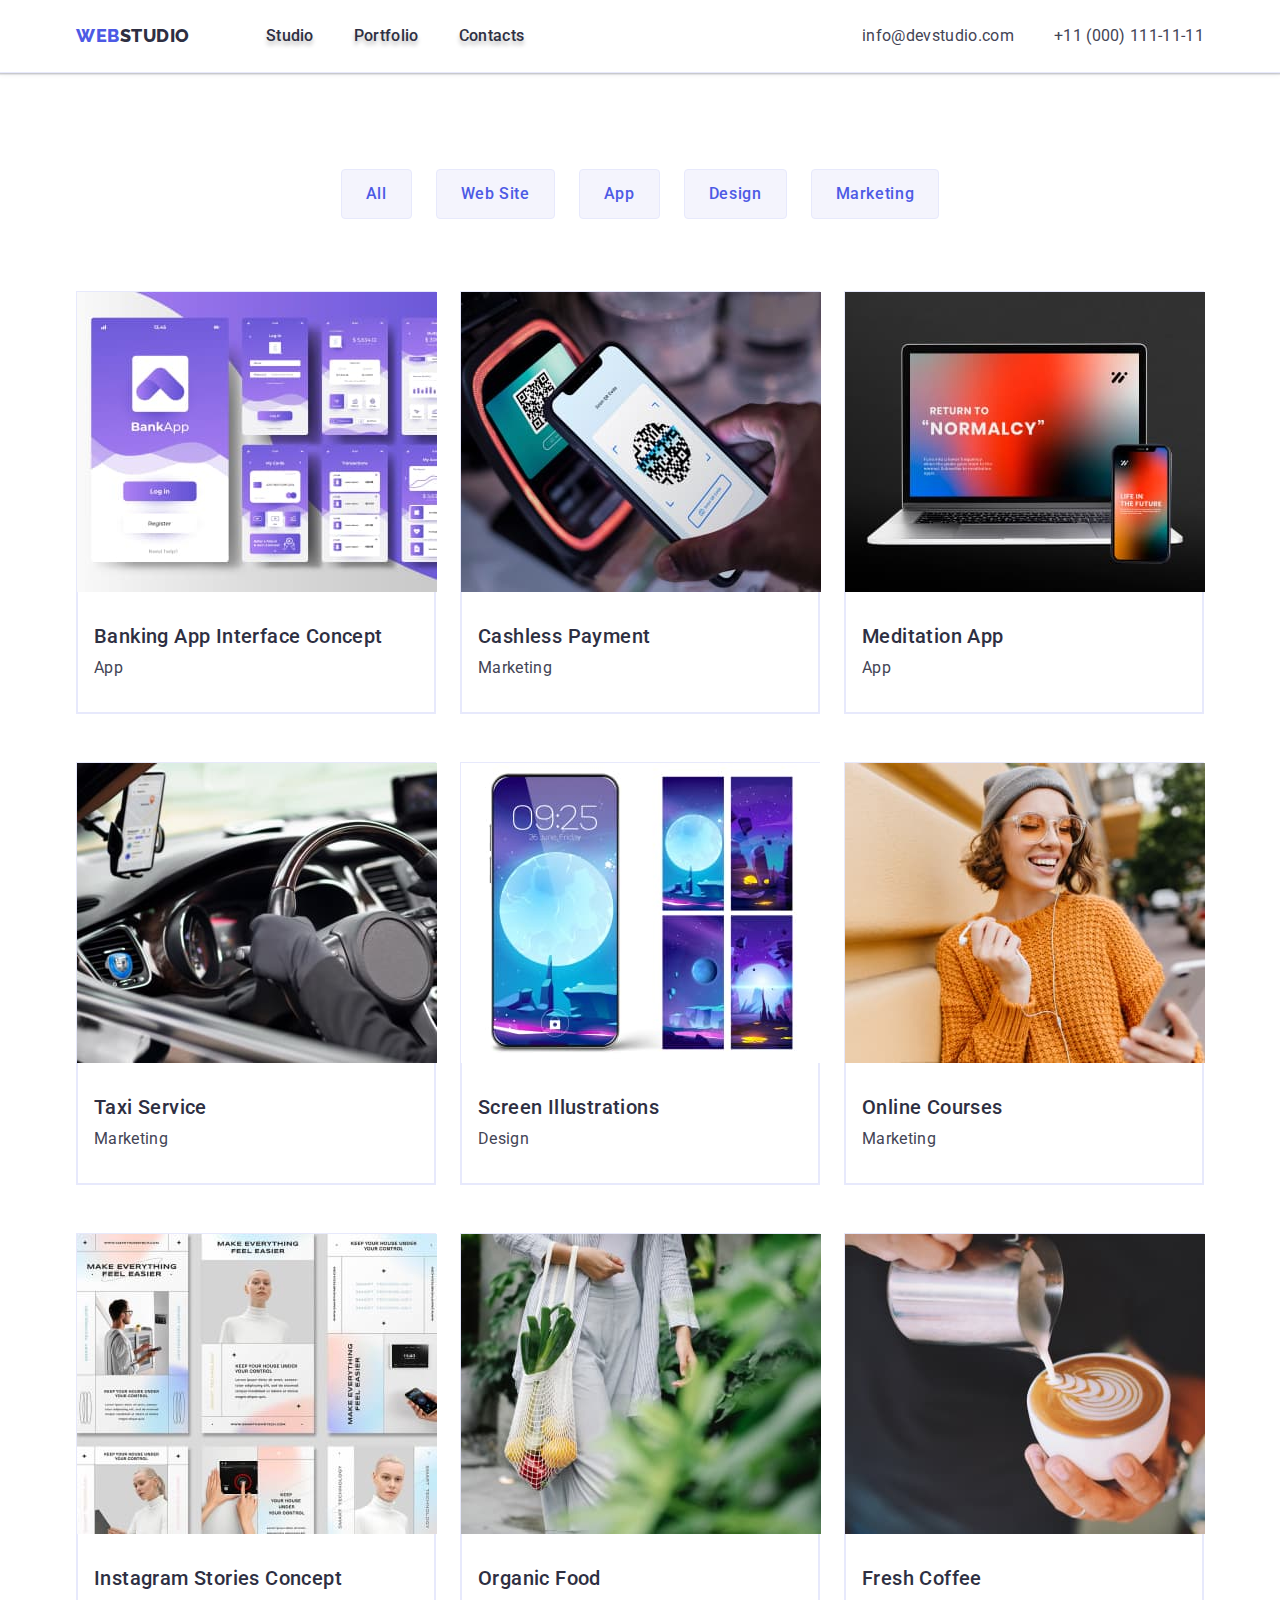
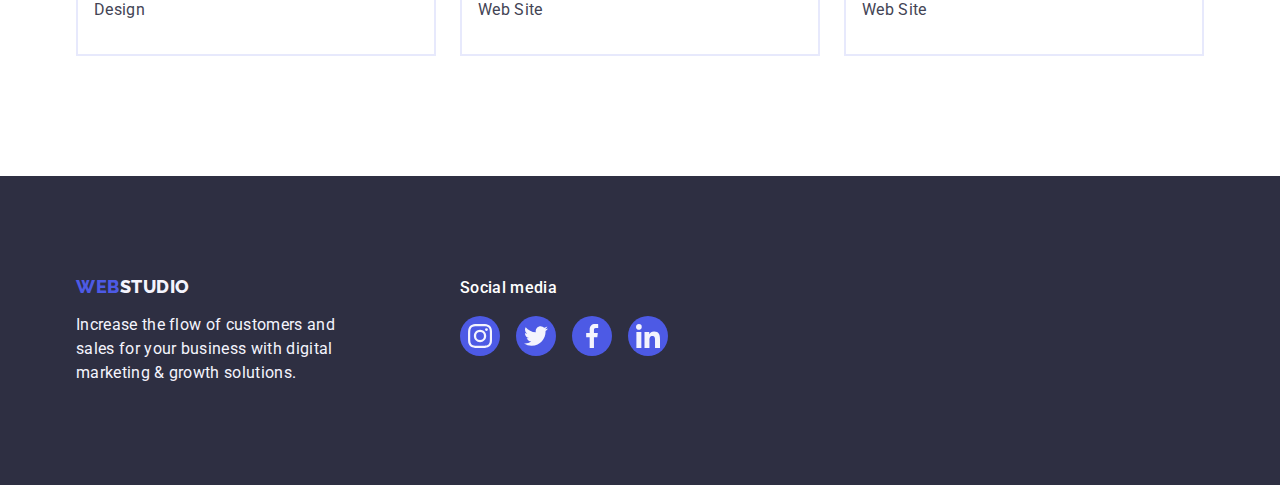
==== portfolio.html @ de524715 "Initial commit" ====
<!DOCTYPE html>
<html lang="en">
  <head>
    <meta charset="UTF-8" />
    <meta http-equiv="X-UA-Compatible" content="IE=edge" />
    <meta name="viewport" content="width=device-width, initial-scale=1.0" />
    <title>Document</title>
    <link rel="preconnect" href="https://fonts.googleapis.com" />
    <link rel="preconnect" href="https://fonts.gstatic.com" crossorigin />
    <link
      href="https://fonts.googleapis.com/css2?family=Raleway:wght@800&family=Roboto:wght@400;500;700;900&display=swap"
      rel="stylesheet"
    />
    <link
      rel="stylesheet"
      href="https://cdnjs.cloudflare.com/ajax/libs/modern-normalize/1.1.0/modern-normalize.min.css"
    />
    <link rel="stylesheet" href="./css/styles.css" />
  </head>
  <body>
    <!-- Header -->
    <header class="page-header">
      <div class="page-header-container container">
        <nav class="page-navigation">
          <a class="logo link" href="./index.html"> Web <span class="logo-style">Studio</span> </a>
          <ul class="site-nav list">
            <li><a href="./index.html" class="menu-link link">Studio</a></li>
            <li><a href="./portfolio.html" class="menu-link link">Portfolio</a></li>
            <li><a href="" class="menu-link link">Contacts</a></li>
          </ul>
        </nav>
        <address class="page-address">
          <ul class="list-address list">
            <li><a href="mailto:info@devstudio.com" class="link">info@devstudio.com</a></li>
            <li><a href="tel:+110001111111" class="link">+11 (000) 111-11-11</a></li>
          </ul>
        </address>
      </div>
    </header>
    <main>
      <!-- Section Projects -->
      <section class="projects">
        <div class="container">
          <h1 class="visually-hidden">Projects Menu</h1>
          <ul class="projects-list list">
            <li>
              <button class="project-btn" type="button">All</button>
            </li>
            <li><button class="project-btn" type="button">Web Site</button></li>
            <li><button class="project-btn" type="button">App</button></li>
            <li><button class="project-btn" type="button">Design</button></li>
            <li><button class="project-btn" type="button">Marketing</button></li>
          </ul>
          <ul class="project-items list">
            <li class="portfolio-item">
              <a href="" class="project-item link">
                <img
                  src="./images/portfolio/img1b.jpg"
                  alt="Banking App Interface"
                  width="360"
                  height="300"
                />
                <div class="portfolio-card-wrapper">
                  <h2 class="subtitle">Banking App Interface Concept</h2>
                  <p class="description-text">App</p>
                </div>
              </a>
            </li>
            <li class="portfolio-item">
              <a href="" class="project-item link">
                <img
                  src="./images/portfolio/img2b.jpg"
                  alt="Cashless Payment"
                  width="360"
                  height="300"
                />
                <div class="portfolio-card-wrapper">
                  <h2 class="subtitle">Cashless Payment</h2>
                  <p class="description-text">Marketing</p>
                </div>
              </a>
            </li>
            <li class="portfolio-item">
              <a href="" class="project-item link">
                <img
                  src="./images/portfolio/img3b.jpg"
                  alt="Meditation App"
                  width="360"
                  height="300"
                />
                <div class="portfolio-card-wrapper">
                  <h2 class="subtitle">Meditation App</h2>
                  <p class="description-text">App</p>
                </div>
              </a>
            </li>
            <li class="portfolio-item">
              <a href="" class="project-item link">
                <img
                  src="./images/portfolio/img4b.jpg"
                  alt="Taxi Service"
                  width="360"
                  height="300"
                />
                <div class="portfolio-card-wrapper">
                  <h2 class="subtitle">Taxi Service</h2>
                  <p class="description-text">Marketing</p>
                </div>
              </a>
            </li>
            <li class="portfolio-item">
              <a href="" class="project-item link">
                <img
                  src="./images/portfolio/img5b.jpg"
                  alt="Screen Illustrations"
                  width="360"
                  height="300"
                />
                <div class="portfolio-card-wrapper">
                  <h2 class="subtitle">Screen Illustrations</h2>
                  <p class="description-text">Design</p>
                </div>
              </a>
            </li>
            <li class="portfolio-item">
              <a href="" class="project-item link">
                <img
                  src="./images/portfolio/img6b.jpg"
                  alt="Online Courses"
                  width="360"
                  height="300"
                />
                <div class="portfolio-card-wrapper">
                  <h2 class="subtitle">Online Courses</h2>
                  <p class="description-text">Marketing</p>
                </div>
              </a>
            </li>
            <li class="portfolio-item">
              <a href="" class="project-item link">
                <img
                  src="./images/portfolio/img7b.jpg"
                  alt="Instagram Stories Concept"
                  width="360"
                  height="300"
                />
                <div class="portfolio-card-wrapper">
                  <h2 class="subtitle">Instagram Stories Concept</h2>
                  <p class="description-text">Design</p>
                </div>
              </a>
            </li>
            <li class="portfolio-item">
              <a href="" class="project-item link">
                <img
                  src="./images/portfolio/img8b.jpg"
                  alt="Organic Food"
                  width="360"
                  height="300"
                />
                <div class="portfolio-card-wrapper">
                  <h2 class="subtitle">Organic Food</h2>
                  <p class="description-text">Web Site</p>
                </div>
              </a>
            </li>
            <li class="portfolio-item">
              <a href="" class="project-item link">
                <img
                  src="./images/portfolio/img9b.jpg"
                  alt="Fresh Coffee"
                  width="360"
                  height="300"
                />
                <div class="portfolio-card-wrapper">
                  <h2 class="subtitle">Fresh Coffee</h2>
                  <p class="description-text">Web Site</p>
                </div>
              </a>
            </li>
          </ul>
        </div>
      </section>
    </main>
    <!-- Footer Content -->
    <footer class="footer-block">
      <div class="footer-wrapper container">
        <div class="logo-container">
          <a class="footer-logo link" href="./index.html"
            >Web<span class="footer-logo-style">Studio</span>
          </a>
          <p class="footer-text">
            Increase the flow of customers and sales for your business with digital marketing &
            growth solutions.
          </p>
        </div>
        <div class="social-media-container">
          <p class="social-media-footer">Social media</p>
          <ul class="social-footer-list list">
            <li class="social-list-item">
              <a href="" class="social-list-link-footer">
                <svg class="social-list-icon" aria-label="instagram" width="24" height="24">
                  <use href="./images/icons.svg#icon-instagram"></use>
                </svg>
              </a>
            </li>
            <li class="social-list-item">
              <a href="" class="social-list-link-footer">
                <svg class="social-list-icon" aria-label="twitter" width="24" height="24">
                  <use href="./images/icons.svg#icon-twitter"></use>
                </svg>
              </a>
            </li>
            <li class="social-list-item">
              <a href="" class="social-list-link-footer">
                <svg class="social-list-icon" aria-label="facebook" width="24" height="24">
                  <use href="./images/icons.svg#icon-facebook"></use>
                </svg>
              </a>
            </li>
            <li class="social-list-item">
              <a href="" class="social-list-link-footer">
                <svg class="social-list-icon" aria-label="linkedin" width="24" height="24">
                  <use href="./images/icons.svg#icon-linkedin"></use>
                </svg>
              </a>
            </li>
          </ul>
        </div>
      </div>
    </footer>
  </body>
</html>
---- css/styles.css ----
:root {
  --main-font-family: 'Roboto', sans-serif;
  --secondary-font-family: 'Raleway', sans-serif;
  --color-primary: #4d5ae5;
  --color-pressed: #404bbf;
  --color-dark: #2e2f42;
  --color-success: #31d0aa;
  --color-primary-text: #434455;
  --color-subtle-text: #8e8f99;
  --color-accent: #e7e9fc;
  --color-light: #f4f4fd;
  --color-modal-overlay: #f4f4fd;
  --color-hero-background: #2e2f42;
  --color-white-background: #ffffff;
  --color-modal-background: #fcfcfc;
}

body {
  font-family: var(--main-font-family);
  color: var(--color-primary-text);
  background-color: var(--color-white-background);
}

.list {
  list-style: none;
}

button {
  cursor: pointer;
}

.link {
  text-decoration: none;
}

h1,
h2,
h3,
h4,
h5,
p {
  margin-top: 0;
  margin-bottom: 0;
}

ul,
ol {
  margin-top: 0;
  margin-bottom: 0;
  padding-left: 0;
}

img {
  display: block;
}

/* ===============Components=============== */

.container {
  width: 1158px;
  padding: 0 15px;
  margin: 0 auto;
}

.visually-hidden {
  position: absolute;
  width: 1px;
  height: 1px;
  margin: -1px;
  border: 0;
  padding: 0;
  white-space: nowrap;
  clip-path: inset(100%);
  clip: rect(0 0 0 0);
  overflow: hidden;
}

.section {
  padding-top: 120px;
  padding-bottom: 120px;
}

/* ==================Components=============== */

/* ===================Header================== */
.page-header {
  border-bottom: 1px solid var(--color-accent);
  box-shadow: 0px 2px 1px rgba(46, 47, 66, 0.08), 0px 1px 1px rgba(46, 47, 66, 0.16),
    0px 1px 6px rgba(46, 47, 66, 0.08);
}

.page-header-container {
  display: flex;
  align-items: center;
  justify-content: space-between;
  /* margin-left: auto; */
}

.page-navigation {
  display: flex;
  align-items: center;
}

.site-nav {
  display: flex;
  align-items: center;
  gap: 40px;
}

.list-address {
  display: flex;
  text-align: center;
  gap: 40px;
}

.logo {
  font-family: var(--secondary-font-family);
  font-weight: 800;
  font-size: 18px;
  line-height: 1.17;
  letter-spacing: 0.03em;
  text-transform: uppercase;
  color: var(--color-primary);
  display: flex;
  padding: 24px 0;
  margin-right: 76px;
  align-items: center;
  flex-direction: row;
}

.logo-style {
  color: var(--color-dark);
}

.site-nav .link {
  color: var(--color-dark);
  font-weight: 500;
  font-size: 16px;
  line-height: 1.5;
  letter-spacing: 0.02em;
  padding: 24px 0 24px 0;
  /* margin-right: 40px; */
  display: block;
  text-shadow: 0px 4px 4px rgba(0, 0, 0, 0.25);
}

.site-nav .menu-link:not(:last-child) {
  margin-right: 40px;
}

.site-nav .link:hover,
.site-nav .link:focus {
  color: var(--color-pressed);
}

.page-address {
  font-style: normal;
}

.list-address .link {
  font-style: normal;
  font-weight: 400;
  font-size: 16px;
  line-height: 1.5;
  letter-spacing: 0.02em;
  color: var(--color-primary-text);
}

.list-address .link:hover,
.list-address .link:focus {
  color: var(--color-pressed);
}
/* ===================Header================== */

/* ===================Hero==================== */

.main-title {
  font-weight: 700;
  font-size: 56px;
  line-height: 1.07;
  text-align: center;
  letter-spacing: 0.02em;
  max-width: 496px;
  color: var(--color-white-background);
  margin-left: auto;
  margin-right: auto;
  margin-bottom: 48px;
}

.hero {
  max-width: 1440px;
  height: 600px;
  background: var(--color-hero-background);
  background-image: linear-gradient(rgba(46, 47, 66, 0.7), rgba(46, 47, 66, 0.7)),
    url('../images/bg.jpg');
  background-repeat: no-repeat;
  background-position: center;
  background-size: cover;
  margin-left: auto;
  margin-right: auto;
  padding-top: 188px;
  padding-bottom: 188px;
}

.modal-open-btn {
  font-family: var(--main-font-family);
  font-weight: 500;
  font-size: 16px;
  line-height: 1.5;
  display: block;
  letter-spacing: 0.04em;
  color: var(--color-white-background);
  background: var(--color-primary);
  border-radius: 4px;
  border: none;
  margin: 48px auto 0 auto;
  min-width: 169px;
  padding: 16px 32px;
}

.modal-open-btn:hover,
.modal-open-btn:focus {
  background: var(--color-pressed);
}

/* ===================Hero==================== */

/* ============== Section About ============== */

.about {
  padding: 120px 0;
}

.icon-about {
  display: flex;
  justify-content: center;
  align-items: center;
  background-color: var(--color-light);
  margin-bottom: 8px;
  border-radius: 4px;
  height: 112px;
}

.about-list {
  gap: 24px;
  display: flex;
  align-items: top;
}

.about-list-item {
  width: calc((100% - 72px) / 4);
}

.subtitle {
  font-weight: 500;
  font-size: 20px;
  line-height: 1.2;
  letter-spacing: 0.02em;
  color: var(--color-dark);
  margin-bottom: 8px;
}

.description-text {
  font-weight: 400;
  font-size: 16px;
  line-height: 1.5;
  letter-spacing: 0.02em;
  color: var(--color-primary-text);
}

/* ============== Section About ============== */

/* =========Section What are we doing========= */

.services {
  padding-bottom: 120px;
}

.title {
  font-weight: 700;
  font-size: 36px;
  text-align: center;
  letter-spacing: 0.02em;
  text-transform: capitalize;
  color: var(--color-dark);
  margin-bottom: 72px;
  line-height: 1.1;
}

.list-services {
  gap: 24px;
  display: flex;
  align-items: center;
}

.service-item {
  width: calc((100% - 48px) / 3);
}
/* =========Section What are we doing========= */

/* ============Section Our Team============ */
.team-company {
  background: var(--color-light);
  padding: 120px 0 120px;
}
.subtitle-name {
  font-weight: 500;
  font-size: 20px;
  line-height: 1.2;
  text-align: center;
  letter-spacing: 0.02em;
  color: var(--color-dark);
  margin-bottom: 8px;
}

.position {
  font-weight: 400;
  font-size: 16px;
  line-height: 1.5;
  /* text-align: center; */
  letter-spacing: 0.02em;
  color: var(--color-primary-text);
}

.team-list-item {
  background: var(--color-white-background);
  flex-basis: calc((100% - 72px) / 4);
  box-shadow: 0px 1px 6px rgba(46, 47, 66, 0.08), 0px 1px 1px rgba(46, 47, 66, 0.16),
    0px 2px 1px rgba(46, 47, 66, 0.08);
  border-radius: 0px 0px 4px 4px;
}

.list-team-company {
  display: flex;
  align-items: center;
  gap: 24px;
  flex-wrap: wrap;
}

.team-card-wrapper {
  text-align: center;
  padding: 32px 0 32px;
}

.social-list {
  display: flex;
  justify-content: center;
  gap: 24px;
  margin-top: 8px;
  /* padding-bottom: 32px; */
}

.social-list-link {
  display: flex;
  justify-content: center;
  align-items: center;
  width: 40px;
  height: 40px;
  border-radius: 50%;
  fill: var(--color-light);
  background-color: var(--color-primary);
  /* padding-bottom: 32px; */
}

.social-list-link:hover,
.social-list-link:focus {
  background-color: var(--color-pressed);
}

/* ============Section Our Team============ */
/* ===========Section Customers============ */

.customer-icon {
  fill: currentColor;
}

.customers {
  padding: 120px 0;
}

.customers-list {
  display: flex;
  justify-content: center;
  align-items: center;
  gap: 24px;
}

.customer-link {
  display: flex;
  justify-content: center;
  align-items: center;
  border: 1px solid var(--color-subtle-text);
  color: var(--color-subtle-text);
  border-radius: 4px;
  padding: 16px 32px;
  height: 100%;
}

.customers-link-item {
  width: calc((100% - 120px) / 6);
  background-color: var(--color-white-background);
  height: 88px;
}

.customer-link:hover,
.customer-link:focus {
  border: 1px solid var(--color-pressed);
  color: var(--color-pressed);
}

.customer-link:hover .customer-icon,
.customer-link:focus .customer-icon {
  color: var(--color-pressed);
}

/* ===========Section Customers============ */

/* ============Footer Content============== */
.footer-block {
  background: var(--color-hero-background);
  padding: 100px 0 100px 0;
}

.footer-logo {
  color: var(--color-primary);
  font-family: var(--secondary-font-family);
  font-weight: 800;
  font-size: 18px;
  line-height: 1.17;
  letter-spacing: 0.03em;
  text-transform: uppercase;
  margin-bottom: 16px;
  display: inline-block;
  text-decoration: none;
}

.footer-logo-style {
  color: var(--color-light);
}

.footer-text {
  font-size: 16px;
  line-height: 1.5;
  letter-spacing: 0.02em;
  color: var(--color-light);
  width: 264px;
}

.social-media-footer {
  font-weight: 500;
  font-size: 16px;
  line-height: 1.5;
  letter-spacing: 0.02em;
  color: var(--color-white-background);
  font-family: var(--main-font-family);
  margin-bottom: 16px;
}

.social-footer-list {
  display: flex;
  justify-content: center;
  gap: 16px;
}

.social-list-item {
  width: 40px;
  height: 40px;
}

.social-list-icon {
  fill: var(--color-light);
}

.logo-container {
  margin-right: 120px;
}

.footer-wrapper {
  display: flex;
  align-items: baseline;
}

.social-list-link-footer {
  display: flex;
  justify-content: center;
  align-items: center;
  width: 100%;
  height: 100%;
  border-radius: 50%;
  background-color: var(--color-primary);
}

.social-list-link-footer:hover,
.social-list-link-footer:focus {
  background-color: var(--color-success);
}

/* ============Footer Content============ */

/* ===========Section Projects=========== */

.projects-list {
  gap: 24px;
  display: flex;
  margin-bottom: 72px;
  align-items: center;
  justify-content: center;
}

.project-btn {
  font-family: var(--main-font-family);
  color: var(--color-primary);
  font-weight: 500;
  font-size: 16px;
  line-height: 1.5;
  display: flex;
  justify-content: center;
  align-items: center;
  text-align: center;
  letter-spacing: 0.04em;
  padding: 12px 24px;
  background-color: var(--color-modal-overlay);
  border: 1px solid var(--color-accent);
  border-radius: 4px;
}

.project-btn:hover,
.project-btn:focus {
  color: var(--color-white-background);
  background: var(--color-pressed);
  border: 1px solid transparent;
  border-radius: 4px;
  box-shadow: 0px 3px 1px rgba(0, 0, 0, 0.1), 0px 2px 1px rgba(0, 0, 0, 0.08),
    0px 2px 2px rgba(0, 0, 0, 0.12);
}

.portfolio-item {
  width: calc((100% - 48px) / 3);
  border: 1px solid var(--color-accent);
}

.project-items {
  column-gap: 24px;
  row-gap: 48px;
  display: flex;
  align-items: center;
  flex-wrap: wrap;
}

.projects {
  padding: 96px 0 120px;
}

.portfolio-card-wrapper {
  padding: 32px 16px;
  border-bottom: 1px solid var(--color-accent);
  border-left: 1px solid var(--color-accent);
  border-right: 1px solid var(--color-accent);
  border-top: none;
}

.project-item {
  display: block;
}

.project-item:hover,
.project-item:focus {
  box-shadow: 0px 1px 6px rgba(46, 47, 66, 0.08), 0px 1px 1px rgba(46, 47, 66, 0.16),
    0px 2px 1px rgba(46, 47, 66, 0.08);
}

/* ===========Section Projects=========== */
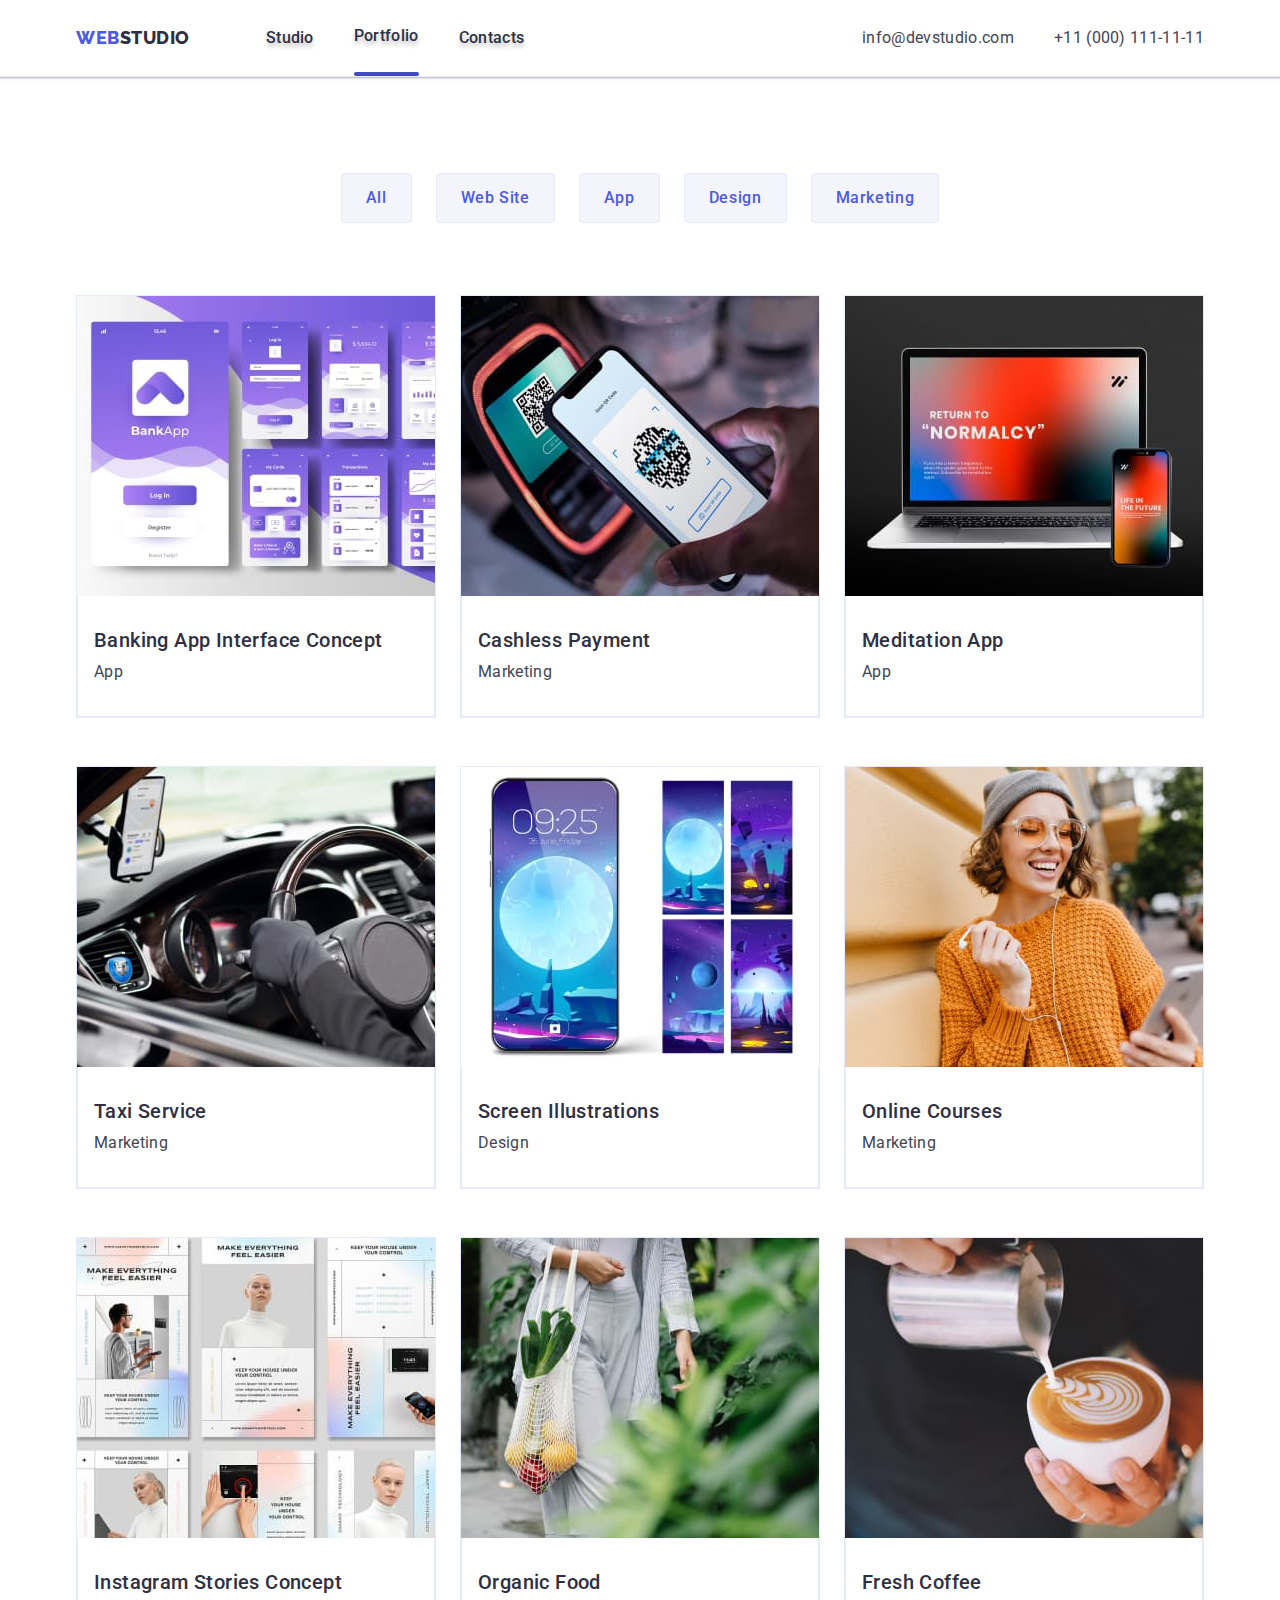
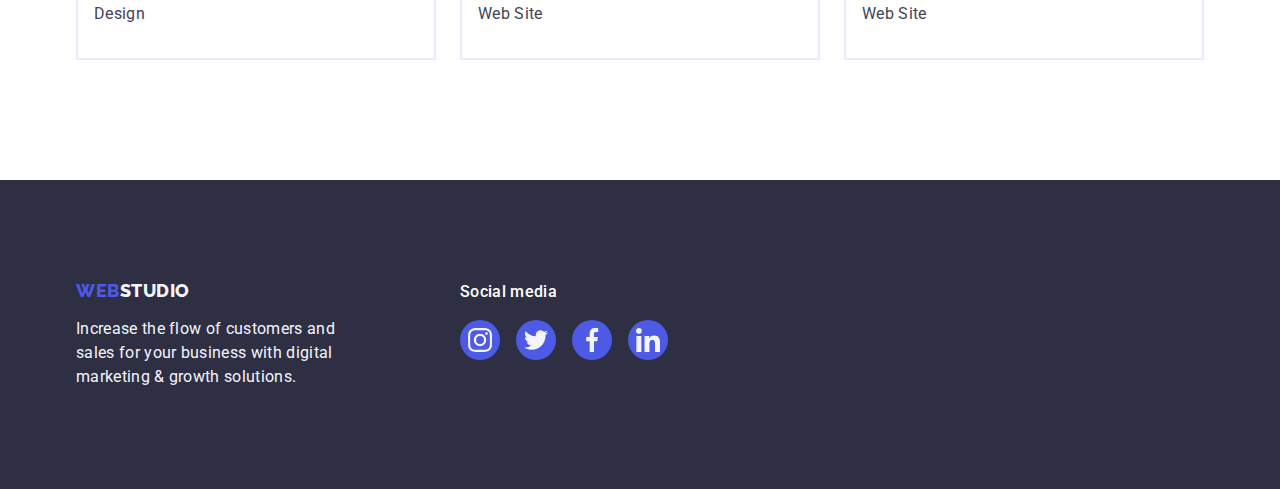
==== commit 3edd5a3d: "hw5" ====
--- a/portfolio.html
+++ b/portfolio.html
@@ -22,11 +22,15 @@
     <header class="page-header">
       <div class="page-header-container container">
         <nav class="page-navigation">
-          <a class="logo link" href="./index.html"> Web <span class="logo-style">Studio</span> </a>
+          <a class="logo link" href="./index.html">Web<span class="logo-style">Studio</span> </a>
           <ul class="site-nav list">
-            <li><a href="./index.html" class="menu-link link">Studio</a></li>
-            <li><a href="./portfolio.html" class="menu-link link">Portfolio</a></li>
-            <li><a href="" class="menu-link link">Contacts</a></li>
+            <li class="menu-item">
+              <a href="./index.html" class="menu-link link">Studio</a>
+            </li>
+            <li class="menu-item active-page">
+              <a href="./portfolio.html" class="menu-link link">Portfolio</a>
+            </li>
+            <li class="menu-item"><a href="" class="menu-link link">Contacts</a></li>
           </ul>
         </nav>
         <address class="page-address">
@@ -54,12 +58,18 @@
           <ul class="project-items list">
             <li class="portfolio-item">
               <a href="" class="project-item link">
-                <img
-                  src="./images/portfolio/img1b.jpg"
-                  alt="Banking App Interface"
-                  width="360"
-                  height="300"
-                />
+                <div class="project-list-img-wrapper">
+                  <img
+                    src="./images/portfolio/img1b.jpg"
+                    alt="Banking App Interface"
+                    width="360"
+                    height="300"
+                  />
+                  <p class="overlay">
+                    14 Stylish and User-Friendly App Design Concepts · Task Manager App · Calorie
+                    Tracker App · Exotic Fruit Ecommerce App · Cloud Storage App
+                  </p>
+                </div>
                 <div class="portfolio-card-wrapper">
                   <h2 class="subtitle">Banking App Interface Concept</h2>
                   <p class="description-text">App</p>
@@ -68,12 +78,18 @@
             </li>
             <li class="portfolio-item">
               <a href="" class="project-item link">
-                <img
-                  src="./images/portfolio/img2b.jpg"
-                  alt="Cashless Payment"
-                  width="360"
-                  height="300"
-                />
+                <div class="project-list-img-wrapper">
+                  <img
+                    src="./images/portfolio/img2b.jpg"
+                    alt="Cashless Payment"
+                    width="360"
+                    height="300"
+                  />
+                  <p class="overlay">
+                    14 Stylish and User-Friendly App Design Concepts · Task Manager App · Calorie
+                    Tracker App · Exotic Fruit Ecommerce App · Cloud Storage App
+                  </p>
+                </div>
                 <div class="portfolio-card-wrapper">
                   <h2 class="subtitle">Cashless Payment</h2>
                   <p class="description-text">Marketing</p>
@@ -82,12 +98,18 @@
             </li>
             <li class="portfolio-item">
               <a href="" class="project-item link">
-                <img
-                  src="./images/portfolio/img3b.jpg"
-                  alt="Meditation App"
-                  width="360"
-                  height="300"
-                />
+                <div class="project-list-img-wrapper">
+                  <img
+                    src="./images/portfolio/img3b.jpg"
+                    alt="Meditation App"
+                    width="360"
+                    height="300"
+                  />
+                  <p class="overlay">
+                    14 Stylish and User-Friendly App Design Concepts · Task Manager App · Calorie
+                    Tracker App · Exotic Fruit Ecommerce App · Cloud Storage App
+                  </p>
+                </div>
                 <div class="portfolio-card-wrapper">
                   <h2 class="subtitle">Meditation App</h2>
                   <p class="description-text">App</p>
@@ -96,12 +118,18 @@
             </li>
             <li class="portfolio-item">
               <a href="" class="project-item link">
-                <img
-                  src="./images/portfolio/img4b.jpg"
-                  alt="Taxi Service"
-                  width="360"
-                  height="300"
-                />
+                <div class="project-list-img-wrapper">
+                  <img
+                    src="./images/portfolio/img4b.jpg"
+                    alt="Taxi Service"
+                    width="360"
+                    height="300"
+                  />
+                  <p class="overlay">
+                    14 Stylish and User-Friendly App Design Concepts · Task Manager App · Calorie
+                    Tracker App · Exotic Fruit Ecommerce App · Cloud Storage App
+                  </p>
+                </div>
                 <div class="portfolio-card-wrapper">
                   <h2 class="subtitle">Taxi Service</h2>
                   <p class="description-text">Marketing</p>
@@ -110,12 +138,18 @@
             </li>
             <li class="portfolio-item">
               <a href="" class="project-item link">
-                <img
-                  src="./images/portfolio/img5b.jpg"
-                  alt="Screen Illustrations"
-                  width="360"
-                  height="300"
-                />
+                <div class="project-list-img-wrapper">
+                  <img
+                    src="./images/portfolio/img5b.jpg"
+                    alt="Screen Illustrations"
+                    width="360"
+                    height="300"
+                  />
+                  <p class="overlay">
+                    14 Stylish and User-Friendly App Design Concepts · Task Manager App · Calorie
+                    Tracker App · Exotic Fruit Ecommerce App · Cloud Storage App
+                  </p>
+                </div>
                 <div class="portfolio-card-wrapper">
                   <h2 class="subtitle">Screen Illustrations</h2>
                   <p class="description-text">Design</p>
@@ -124,12 +158,18 @@
             </li>
             <li class="portfolio-item">
               <a href="" class="project-item link">
-                <img
-                  src="./images/portfolio/img6b.jpg"
-                  alt="Online Courses"
-                  width="360"
-                  height="300"
-                />
+                <div class="project-list-img-wrapper">
+                  <img
+                    src="./images/portfolio/img6b.jpg"
+                    alt="Online Courses"
+                    width="360"
+                    height="300"
+                  />
+                  <p class="overlay">
+                    14 Stylish and User-Friendly App Design Concepts · Task Manager App · Calorie
+                    Tracker App · Exotic Fruit Ecommerce App · Cloud Storage App
+                  </p>
+                </div>
                 <div class="portfolio-card-wrapper">
                   <h2 class="subtitle">Online Courses</h2>
                   <p class="description-text">Marketing</p>
@@ -138,12 +178,18 @@
             </li>
             <li class="portfolio-item">
               <a href="" class="project-item link">
-                <img
-                  src="./images/portfolio/img7b.jpg"
-                  alt="Instagram Stories Concept"
-                  width="360"
-                  height="300"
-                />
+                <div class="project-list-img-wrapper">
+                  <img
+                    src="./images/portfolio/img7b.jpg"
+                    alt="Instagram Stories Concept"
+                    width="360"
+                    height="300"
+                  />
+                  <p class="overlay">
+                    14 Stylish and User-Friendly App Design Concepts · Task Manager App · Calorie
+                    Tracker App · Exotic Fruit Ecommerce App · Cloud Storage App
+                  </p>
+                </div>
                 <div class="portfolio-card-wrapper">
                   <h2 class="subtitle">Instagram Stories Concept</h2>
                   <p class="description-text">Design</p>
@@ -152,12 +198,18 @@
             </li>
             <li class="portfolio-item">
               <a href="" class="project-item link">
-                <img
-                  src="./images/portfolio/img8b.jpg"
-                  alt="Organic Food"
-                  width="360"
-                  height="300"
-                />
+                <div class="project-list-img-wrapper">
+                  <img
+                    src="./images/portfolio/img8b.jpg"
+                    alt="Organic Food"
+                    width="360"
+                    height="300"
+                  />
+                  <p class="overlay">
+                    14 Stylish and User-Friendly App Design Concepts · Task Manager App · Calorie
+                    Tracker App · Exotic Fruit Ecommerce App · Cloud Storage App
+                  </p>
+                </div>
                 <div class="portfolio-card-wrapper">
                   <h2 class="subtitle">Organic Food</h2>
                   <p class="description-text">Web Site</p>
@@ -166,12 +218,18 @@
             </li>
             <li class="portfolio-item">
               <a href="" class="project-item link">
-                <img
-                  src="./images/portfolio/img9b.jpg"
-                  alt="Fresh Coffee"
-                  width="360"
-                  height="300"
-                />
+                <div class="project-list-img-wrapper">
+                  <img
+                    src="./images/portfolio/img9b.jpg"
+                    alt="Fresh Coffee"
+                    width="360"
+                    height="300"
+                  />
+                  <p class="overlay">
+                    14 Stylish and User-Friendly App Design Concepts · Task Manager App · Calorie
+                    Tracker App · Exotic Fruit Ecommerce App · Cloud Storage App
+                  </p>
+                </div>
                 <div class="portfolio-card-wrapper">
                   <h2 class="subtitle">Fresh Coffee</h2>
                   <p class="description-text">Web Site</p>
--- a/css/styles.css
+++ b/css/styles.css
@@ -93,7 +93,6 @@
   display: flex;
   align-items: center;
   justify-content: space-between;
-  /* margin-left: auto; */
 }
 
 .page-navigation {
@@ -104,7 +103,10 @@
 .site-nav {
   display: flex;
   align-items: center;
-  gap: 40px;
+}
+
+.menu-item:not(:last-child) {
+  margin-right: 40px;
 }
 
 .list-address {
@@ -121,11 +123,10 @@
   letter-spacing: 0.03em;
   text-transform: uppercase;
   color: var(--color-primary);
-  display: flex;
-  padding: 24px 0;
+  display: block;
+  /* padding: 24px 0; */
   margin-right: 76px;
   align-items: center;
-  flex-direction: row;
 }
 
 .logo-style {
@@ -139,9 +140,9 @@
   line-height: 1.5;
   letter-spacing: 0.02em;
   padding: 24px 0 24px 0;
-  /* margin-right: 40px; */
   display: block;
   text-shadow: 0px 4px 4px rgba(0, 0, 0, 0.25);
+  transition: color 250ms cubic-bezier(0.4, 0, 0.2, 1);
 }
 
 .site-nav .menu-link:not(:last-child) {
@@ -164,12 +165,26 @@
   line-height: 1.5;
   letter-spacing: 0.02em;
   color: var(--color-primary-text);
+  transition: color 250ms cubic-bezier(0.4, 0, 0.2, 1);
 }
 
 .list-address .link:hover,
 .list-address .link:focus {
   color: var(--color-pressed);
 }
+
+.active-page::after {
+  content: '';
+  display: block;
+  width: 100%;
+  height: 4px;
+  left: 0px;
+  top: 44px;
+  bottom: -1px;
+  background: var(--color-pressed);
+  border-radius: 2px;
+}
+
 /* ===================Header================== */
 
 /* ===================Hero==================== */
@@ -216,6 +231,7 @@
   margin: 48px auto 0 auto;
   min-width: 169px;
   padding: 16px 32px;
+  transition: color 250ms cubic-bezier(0.4, 0, 0.2, 1);
 }
 
 .modal-open-btn:hover,
@@ -317,7 +333,6 @@
   font-weight: 400;
   font-size: 16px;
   line-height: 1.5;
-  /* text-align: center; */
   letter-spacing: 0.02em;
   color: var(--color-primary-text);
 }
@@ -347,7 +362,6 @@
   justify-content: center;
   gap: 24px;
   margin-top: 8px;
-  /* padding-bottom: 32px; */
 }
 
 .social-list-link {
@@ -359,7 +373,7 @@
   border-radius: 50%;
   fill: var(--color-light);
   background-color: var(--color-primary);
-  /* padding-bottom: 32px; */
+  transition: color 250ms cubic-bezier(0.4, 0, 0.2, 1);
 }
 
 .social-list-link:hover,
@@ -372,6 +386,7 @@
 
 .customer-icon {
   fill: currentColor;
+  transition: color 250ms cubic-bezier(0.4, 0, 0.2, 1);
 }
 
 .customers {
@@ -394,6 +409,7 @@
   border-radius: 4px;
   padding: 16px 32px;
   height: 100%;
+  transition: color 250ms cubic-bezier(0.4, 0, 0.2, 1);
 }
 
 .customers-link-item {
@@ -488,6 +504,7 @@
   height: 100%;
   border-radius: 50%;
   background-color: var(--color-primary);
+  transition: background-color 250ms cubic-bezier(0.4, 0, 0.2, 1);
 }
 
 .social-list-link-footer:hover,
@@ -522,6 +539,8 @@
   background-color: var(--color-modal-overlay);
   border: 1px solid var(--color-accent);
   border-radius: 4px;
+  transition: color 250ms cubic-bezier(0.4, 0, 0.2, 1),
+    backgrount 250ms cubic-bezier(0.4, 0, 0.2, 1), box-shadow 250ms cubic-bezier(0.4, 0, 0.2, 1);
 }
 
 .project-btn:hover,
@@ -561,6 +580,7 @@
 
 .project-item {
   display: block;
+  transition: box-shadow 250ms cubic-bezier(0.4, 0, 0.2, 1);
 }
 
 .project-item:hover,
@@ -569,4 +589,99 @@
     0px 2px 1px rgba(46, 47, 66, 0.08);
 }
 
+.project-list-img-wrapper {
+  position: relative;
+  overflow: hidden;
+}
+
+.overlay {
+  position: absolute;
+  top: 0;
+  left: 0;
+  width: 100%;
+  height: 100%;
+  background: var(--color-primary);
+  padding: 40px 32px 164px 32px;
+  font-family: var(--main-font-family);
+  font-style: normal;
+  font-weight: 400;
+  font-size: 16px;
+  line-height: 1.5;
+  letter-spacing: 0.02em;
+  color: var(--color-modal-overlay);
+  transform: translate(0px, 100%);
+  transition: transform 250ms cubic-bezier(0.4, 0, 0.2, 1);
+}
+
+.project-item:hover .overlay,
+.project-item:focus .overlay {
+  transform: translate(0%);
+}
+
 /* ===========Section Projects=========== */
+
+/* =========== Modal window =========== */
+.backdrop {
+  position: fixed;
+  top: 0;
+  left: 0;
+  width: 100%;
+  height: 100%;
+  z-index: 100;
+  background: rgba(46, 47, 66, 0.4);
+  transition: opacity 250ms cubic-bezier(0.4, 0, 0.2, 1),
+    visibility 250ms cubic-bezier(0.4, 0, 0.2, 1);
+}
+
+.backdrop.is-hidden {
+  visibility: hidden;
+  opacity: 0;
+  pointer-events: none;
+}
+
+.modal {
+  position: absolute;
+  top: 50%;
+  left: 50%;
+  transform: translate(-50%, -50%);
+  width: 408px;
+  height: 584px;
+  min-height: 576px;
+  background-color: var(--color-modal-background);
+  transition: transform 250ms cubic-bezier(0.4, 0, 0.2, 1);
+  box-shadow: 0px 1px 1px rgba(0, 0, 0, 0.14), 0px 1px 3px rgba(0, 0, 0, 0.12),
+    0px 2px 1px rgba(0, 0, 0, 0.2);
+  border-radius: 4px;
+}
+
+.modal-close-btn {
+  position: absolute;
+  top: 24px;
+  right: 24px;
+  display: flex;
+  align-items: center;
+  justify-content: center;
+  width: 24px;
+  height: 24px;
+  background: var(--color-accent);
+  border: 1px solid rgba(0, 0, 0, 0.1);
+  border-radius: 50%;
+  padding: 0;
+  transition: background-color 250ms cubic-bezier(0.4, 0, 0.2, 1),
+    border 250ms cubic-bezier(0.4, 0, 0.2, 1);
+}
+
+.modal-close-icon {
+  transition: fill 250ms cubic-bezier(0.4, 0, 0.2, 1);
+}
+
+.modal-close-btn:hover,
+.modal-close-btn:focus {
+  background-color: var(--color-pressed);
+  border: none;
+}
+
+.modal-close-btn:hover .modal-close-icon,
+.modal-close-btn:focus .modal-close-icon {
+  fill: var(--color-white-background);
+}
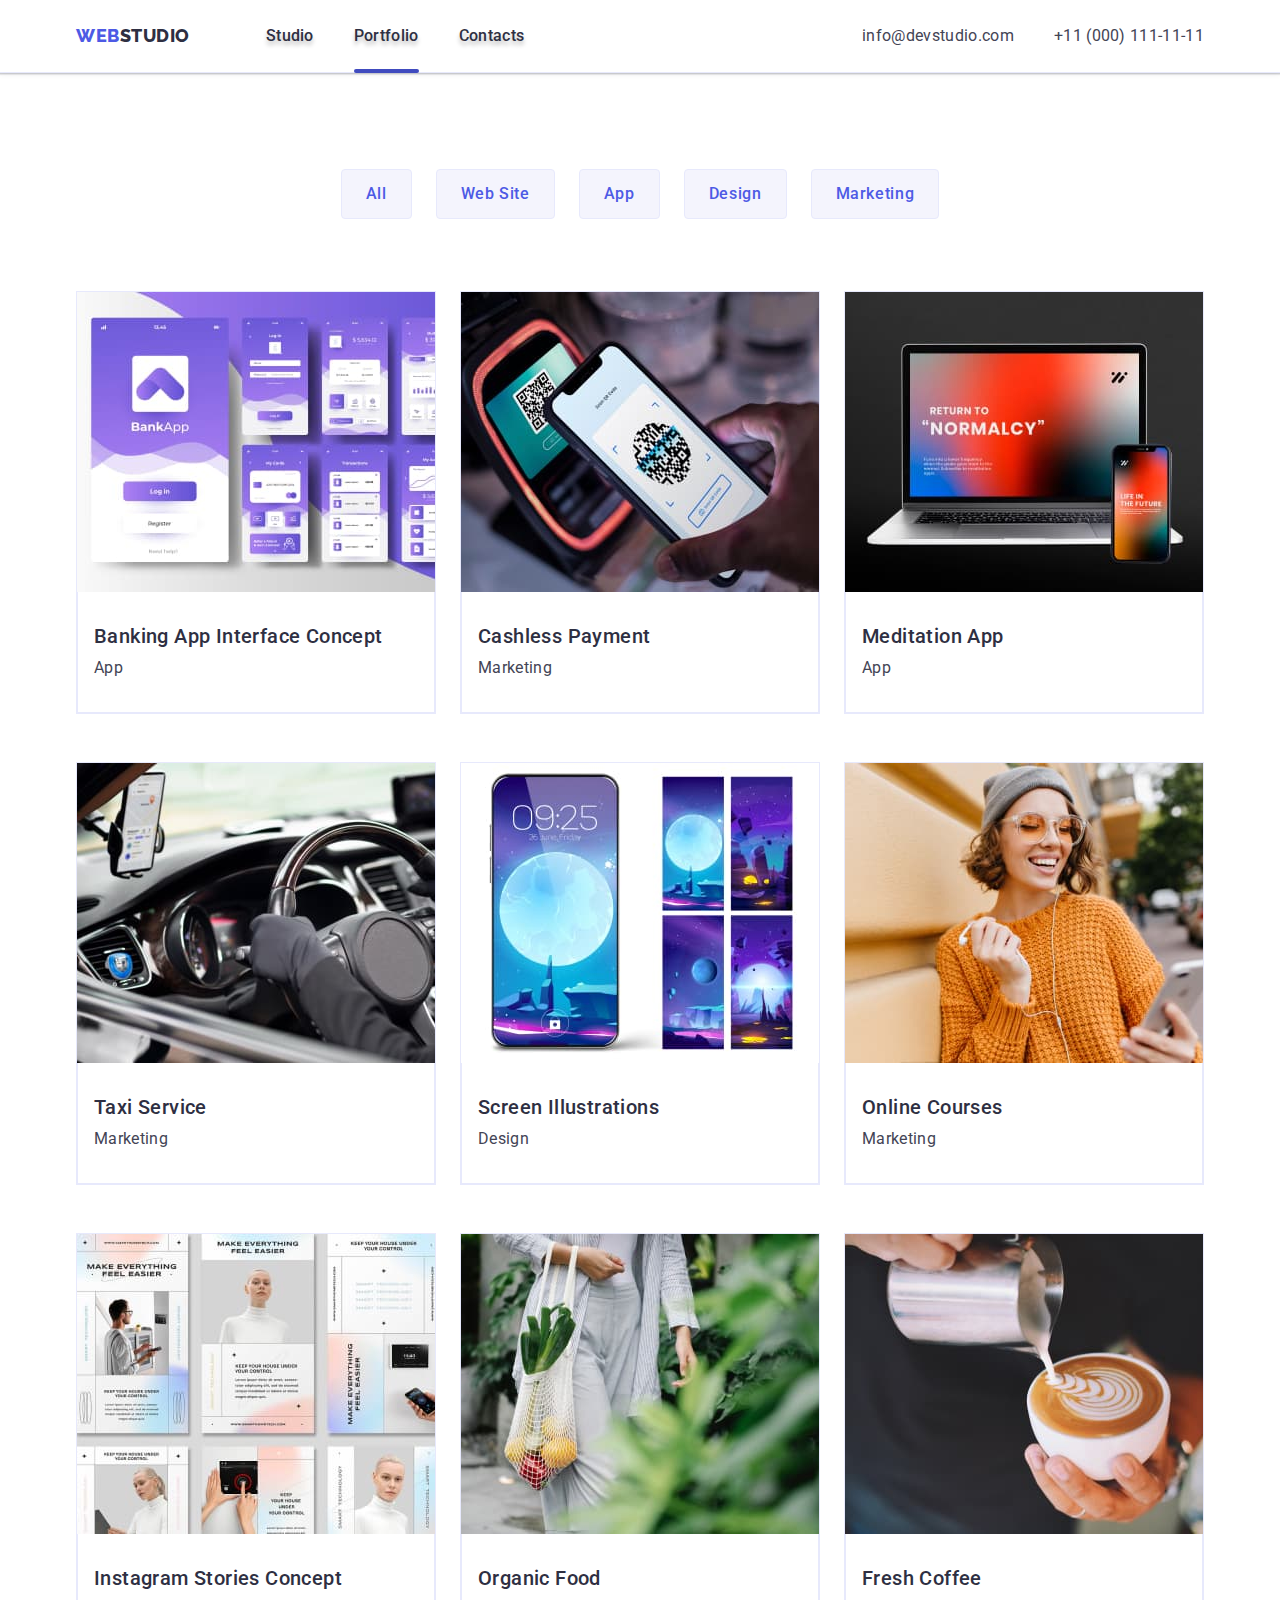
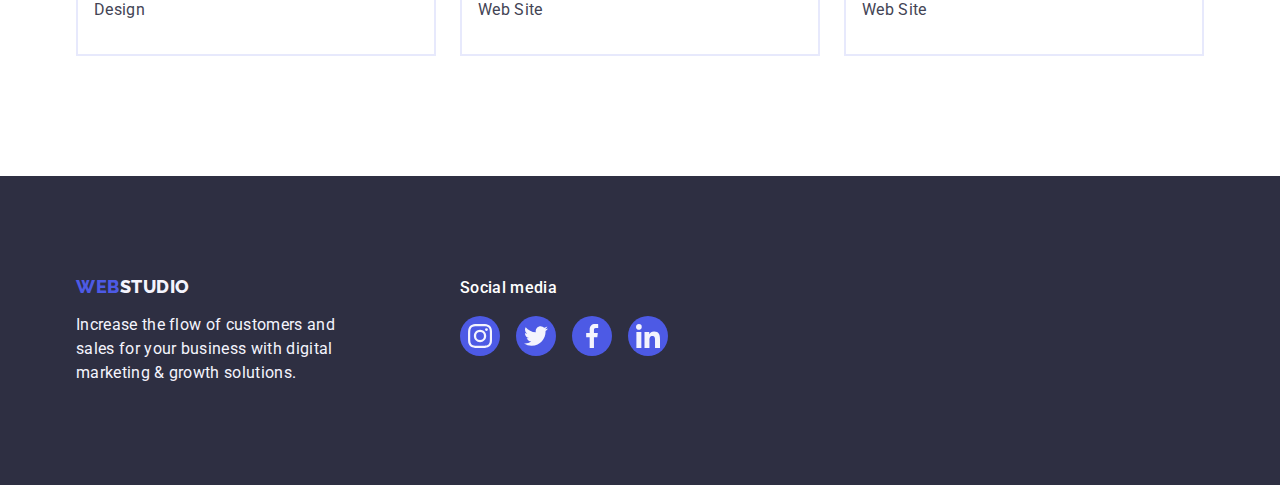
==== commit 6f622269: "fix-header" ====
--- a/portfolio.html
+++ b/portfolio.html
@@ -27,10 +27,12 @@
             <li class="menu-item">
               <a href="./index.html" class="menu-link link">Studio</a>
             </li>
-            <li class="menu-item active-page">
-              <a href="./portfolio.html" class="menu-link link">Portfolio</a>
-            </li>
-            <li class="menu-item"><a href="" class="menu-link link">Contacts</a></li>
+            <li class="menu-item">
+              <a href="./portfolio.html" class="menu-link active-page link">Portfolio</a>
+            </li>
+            <li class="menu-item">
+              <a href="" class="menu-link link">Contacts</a>
+            </li>
           </ul>
         </nav>
         <address class="page-address">
--- a/css/styles.css
+++ b/css/styles.css
@@ -124,7 +124,6 @@
   text-transform: uppercase;
   color: var(--color-primary);
   display: block;
-  /* padding: 24px 0; */
   margin-right: 76px;
   align-items: center;
 }
@@ -139,7 +138,6 @@
   font-size: 16px;
   line-height: 1.5;
   letter-spacing: 0.02em;
-  padding: 24px 0 24px 0;
   display: block;
   text-shadow: 0px 4px 4px rgba(0, 0, 0, 0.25);
   transition: color 250ms cubic-bezier(0.4, 0, 0.2, 1);
@@ -173,16 +171,25 @@
   color: var(--color-pressed);
 }
 
+.active-page {
+  color: var(--color-pressed);
+}
+
 .active-page::after {
+  position: absolute;
   content: '';
-  display: block;
   width: 100%;
   height: 4px;
   left: 0px;
-  top: 44px;
   bottom: -1px;
   background: var(--color-pressed);
   border-radius: 2px;
+}
+
+.menu-link {
+  position: relative;
+  color: var(--color-pressed);
+  padding: 24px 0 24px 0;
 }
 
 /* ===================Header================== */
@@ -231,7 +238,7 @@
   margin: 48px auto 0 auto;
   min-width: 169px;
   padding: 16px 32px;
-  transition: color 250ms cubic-bezier(0.4, 0, 0.2, 1);
+  transition: background-color 250ms cubic-bezier(0.4, 0, 0.2, 1);
 }
 
 .modal-open-btn:hover,
@@ -373,7 +380,7 @@
   border-radius: 50%;
   fill: var(--color-light);
   background-color: var(--color-primary);
-  transition: color 250ms cubic-bezier(0.4, 0, 0.2, 1);
+  transition: background-color 250ms cubic-bezier(0.4, 0, 0.2, 1);
 }
 
 .social-list-link:hover,
@@ -386,7 +393,6 @@
 
 .customer-icon {
   fill: currentColor;
-  transition: color 250ms cubic-bezier(0.4, 0, 0.2, 1);
 }
 
 .customers {
@@ -409,7 +415,8 @@
   border-radius: 4px;
   padding: 16px 32px;
   height: 100%;
-  transition: color 250ms cubic-bezier(0.4, 0, 0.2, 1);
+  transition: border-color 250ms cubic-bezier(0.4, 0, 0.2, 1),
+    color 250ms cubic-bezier(0.4, 0, 0.2, 1);
 }
 
 .customers-link-item {
@@ -540,7 +547,8 @@
   border: 1px solid var(--color-accent);
   border-radius: 4px;
   transition: color 250ms cubic-bezier(0.4, 0, 0.2, 1),
-    backgrount 250ms cubic-bezier(0.4, 0, 0.2, 1), box-shadow 250ms cubic-bezier(0.4, 0, 0.2, 1);
+    background-color 250ms cubic-bezier(0.4, 0, 0.2, 1),
+    border-color 250ms cubic-bezier(0.4, 0, 0.2, 1), box-shadow 250ms cubic-bezier(0.4, 0, 0.2, 1);
 }
 
 .project-btn:hover,
@@ -601,7 +609,7 @@
   width: 100%;
   height: 100%;
   background: var(--color-primary);
-  padding: 40px 32px 164px 32px;
+  padding: 40px 32px;
   font-family: var(--main-font-family);
   font-style: normal;
   font-weight: 400;
